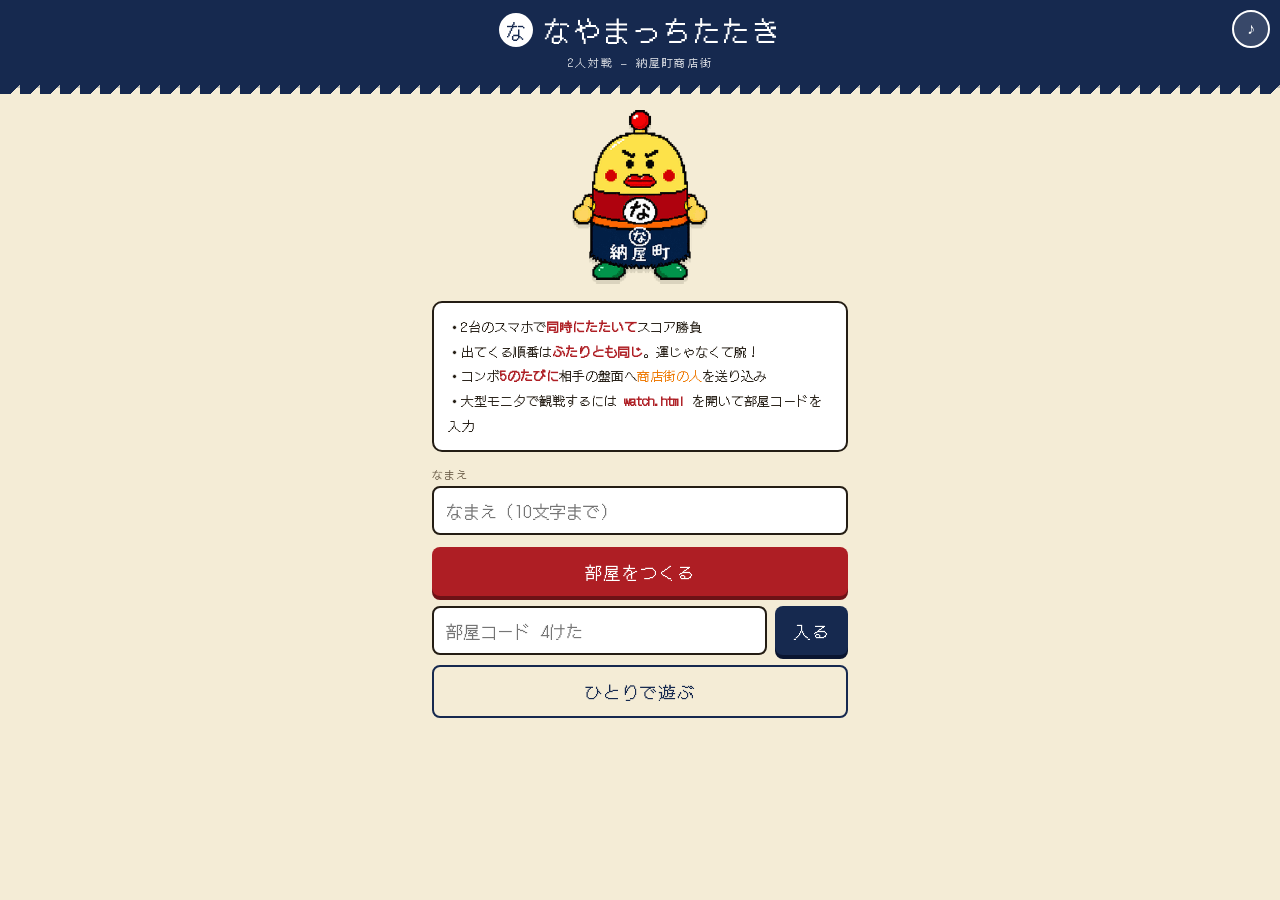
==== versus.html @ a43c80d7 "2人対戦モードと大型モニタ観戦画面を追加 - versus.html: スマホ2台でのリアルタイム対戦（部屋コード方式）   シード共有で両者同じ出現スケジュール、コンボ5ごとに相手へおじゃま送り込み" ====
<!DOCTYPE html>
<html lang="ja">
<head>
<meta charset="UTF-8">
<meta name="color-scheme" content="light">
<meta name="viewport" content="width=device-width, initial-scale=1.0, user-scalable=no">
<title>なやまっちたたき 対戦｜納屋町商店街</title>
<meta name="description" content="なやまっちたたきの2人対戦モード。スマホ2台で同時にたたいて、大型モニタで観戦！">
<meta property="og:title" content="なやまっちたたき 対戦｜納屋町商店街">
<meta property="og:description" content="2人で同時にたたいて勝負！">
<meta property="og:image" content="ogp.png">
<meta property="og:type" content="website">
<meta name="apple-mobile-web-app-capable" content="yes">
<meta name="apple-mobile-web-app-status-bar-style" content="black-translucent">
<link rel="icon" href="icons/icon-192.png">
<link rel="apple-touch-icon" href="icons/apple-touch-icon.png">
<link rel="preconnect" href="https://fonts.googleapis.com">
<link href="https://fonts.googleapis.com/css2?family=DotGothic16&display=swap" rel="stylesheet">
<link rel="stylesheet" href="style.css">
<link rel="stylesheet" href="versus.css">
</head>
<body>
<div id="bg-underlay" aria-hidden="true"></div>
<button id="mute-btn" title="音を切り替え">♪</button>
<header>
  <div class="noren">
    <div class="na-mark">な</div>
    <h1>なやまっちたたき</h1>
  </div>
  <div class="tagline">2人対戦 — 納屋町商店街</div>
</header>

<main>
  <!-- 入口 -->
  <section id="scr-entry" class="screen active">
    <div class="title-hero" id="title-naya"></div>
    <div class="rules">
      ・2台のスマホで<b>同時にたたいて</b>スコア勝負<br>
      ・出てくる順番は<b>ふたりとも同じ</b>。運じゃなくて腕！<br>
      ・コンボ<b>5のたびに</b>相手の盤面へ<span class="fever-word">商店街の人</span>を送り込み<br>
      ・大型モニタで観戦するには <b>watch.html</b> を開いて部屋コードを入力
    </div>
    <label class="field">
      <span>なまえ</span>
      <input id="name-input" maxlength="10" placeholder="なまえ（10文字まで）">
    </label>
    <div class="stack">
      <button class="btn" id="btn-create">部屋をつくる</button>
      <div class="join-row">
        <input id="code-input" inputmode="numeric" pattern="[0-9]*" maxlength="4" placeholder="部屋コード 4けた">
        <button class="btn sub" id="btn-join">入る</button>
      </div>
      <a class="btn ghost linkbtn" href="index.html">ひとりで遊ぶ</a>
    </div>
    <div class="footnote" id="entry-note"></div>
  </section>

  <!-- 部屋 -->
  <section id="scr-room" class="screen">
    <div class="room-card">
      <div class="label">部屋コード</div>
      <div class="room-code" id="room-code">0000</div>
      <div class="room-hint">相手のスマホで <b>versus.html</b> を開いてこのコードを入力</div>
      <div class="room-hint">観戦用（大型モニタ）：<span class="mono" id="watch-url"></span></div>
    </div>
    <div class="members-panel">
      <div class="label">参加者</div>
      <ul class="members" id="members"></ul>
    </div>
    <div class="stack">
      <button class="btn" id="btn-start" disabled>対戦スタート</button>
      <div class="waiting-note" id="waiting-note">相手の参加を待っています…</div>
      <button class="btn ghost" id="btn-leave">部屋を出る</button>
    </div>
    <div class="footnote" id="room-note"></div>
  </section>

  <!-- ゲーム -->
  <section id="scr-game" class="screen">
    <div class="vs-strip">
      <div class="vs-me"><span class="nm" id="vs-me-name">じぶん</span></div>
      <div class="vs-bar"><div class="vs-fill" id="vs-fill"></div></div>
      <div class="vs-op"><span class="nm" id="vs-op-name">あいて</span><span class="sc" id="vs-op-score">0</span></div>
    </div>
    <div class="hud">
      <div class="box" id="hud-score"><div class="label">スコア</div><div class="val">0</div></div>
      <div class="box" id="hud-combo"><div class="label">コンボ</div><div class="val">0</div></div>
      <div class="box" id="hud-time"><div class="label">のこり</div><div class="val">60</div></div>
    </div>
    <div id="fever-bar"><div id="fever-fill"></div></div>
    <div id="board"></div>
    <div class="toast" id="toast"></div>
  </section>

  <!-- 結果 -->
  <section id="scr-result" class="screen">
    <div class="result-card">
      <div class="verdict" id="verdict">WIN</div>
      <div class="vs-scores">
        <div class="col"><div class="who" id="rs-me-name">じぶん</div><div class="big" id="rs-me">0</div><div class="meta" id="rs-me-meta"></div></div>
        <div class="vsmark">vs</div>
        <div class="col"><div class="who" id="rs-op-name">あいて</div><div class="big op" id="rs-op">0</div><div class="meta" id="rs-op-meta"></div></div>
      </div>
    </div>
    <div class="stack">
      <button class="btn" id="btn-again">もう一回</button>
      <div class="waiting-note" id="again-note"></div>
      <button class="btn ghost" id="btn-leave2">部屋を出る</button>
    </div>
  </section>
</main>

<div id="countdown"></div>

<script src="shared.js"></script>
<script src="net.js"></script>
<script src="versus.js"></script>
</body>
</html>
---- style.css ----
:root{
    --yellow:#f7dd4a; --crimson:#ae1e24; --orange:#ee7800;
    --navy:#16294f; --green:#0f8a4c; --beige:#d1b077;
    --paper:#f4ecd6; --ink:#241d14; --soil:#6b4a2a; --soil-dark:#4a3119;
  }
  *{margin:0;padding:0;box-sizing:border-box;-webkit-tap-highlight-color:transparent}
  html,body{height:100%}
  html{background:var(--paper) !important}
  body{
    font-family:'DotGothic16',sans-serif; background:var(--paper) !important; color:var(--ink);
    display:flex; flex-direction:column; align-items:center;
    touch-action:manipulation; user-select:none; -webkit-user-select:none;
    background-image:radial-gradient(rgba(107,74,42,.06) 1px, transparent 1px);
    background-size:14px 14px;
    overflow-x:hidden;
  }
  #bg-underlay{
    position:fixed; inset:0; z-index:-1; pointer-events:none;
    background:var(--paper);
    background-image:radial-gradient(rgba(107,74,42,.06) 1px, transparent 1px);
    background-size:14px 14px;
  }
  /* ---- 暖簾ヘッダー ---- */
  header{
    width:100%; background:var(--navy); color:#fff;
    padding:10px 12px 14px; text-align:center; position:relative;
    box-shadow:0 4px 0 rgba(22,41,79,.25);
  }
  header::after{
    content:""; position:absolute; left:0; right:0; bottom:-10px; height:10px;
    background:linear-gradient(-45deg, transparent 7px, var(--navy) 0) 0 0/20px 100% repeat-x;
  }
  .noren{display:flex; align-items:center; justify-content:center; gap:10px}
  .na-mark{
    width:34px; height:34px; border-radius:50%; background:#fff; color:var(--navy);
    display:flex; align-items:center; justify-content:center; font-size:20px; flex:none;
  }
  h1{font-size:clamp(20px,6vw,28px); letter-spacing:.06em; font-weight:400}
  .tagline{font-size:11px; opacity:.85; margin-top:4px; letter-spacing:.15em}

  main{width:min(440px,100%); padding:16px 12px 32px; flex:1}
  .screen{display:none}
  .screen.active{display:block}

  /* ---- 共通ボタン ---- */
  .btn{
    font-family:inherit; font-size:17px; padding:12px 20px; width:100%;
    background:var(--crimson); color:#fff; border:none; border-radius:8px;
    box-shadow:0 4px 0 #6d1216; cursor:pointer; letter-spacing:.08em;
  }
  .btn:active{transform:translateY(3px); box-shadow:0 1px 0 #6d1216}
  .btn:disabled{pointer-events:none; opacity:.45}
  .btn.sub{background:var(--navy); box-shadow:0 4px 0 #0a1530}
  .btn.sub:active{box-shadow:0 1px 0 #0a1530}
  .btn.ghost{background:transparent; color:var(--navy); box-shadow:none; border:2px solid var(--navy)}
  .linkbtn{display:block; text-align:center; text-decoration:none}

  /* ---- タイトル ---- */
  .title-hero{text-align:center; margin:10px 0 16px}
  .title-hero img{height:170px; width:auto; filter:drop-shadow(0 4px 0 rgba(36,29,20,.12));
    animation:kSway 1.6s ease-in-out infinite; transform-origin:50% 96%}
  .rules{
    background:#fff; border:2px solid var(--ink); border-radius:10px;
    padding:12px 14px; font-size:13px; line-height:1.9; margin-bottom:14px;
  }
  .rules b{color:var(--crimson)}
  .rules .fever-word{color:var(--orange)}
  .stack{display:flex; flex-direction:column; gap:10px}

  /* ---- ゲーム ---- */
  .hud{
    display:flex; justify-content:space-between; align-items:flex-end;
    margin-bottom:10px; gap:8px;
  }
  .hud .box{background:#fff; border:2px solid var(--ink); border-radius:8px; padding:5px 10px; text-align:center; flex:1}
  .hud .label{font-size:10px; letter-spacing:.1em; color:#6a5c48}
  .hud .val{font-size:22px; line-height:1.1}
  #hud-time.hurry .val{color:var(--crimson)}
  #hud-combo .val{color:var(--orange)}

  #fever-bar{height:8px; border-radius:4px; background:#e2d6b8; margin-bottom:10px; overflow:hidden; visibility:hidden}
  #fever-bar.on{visibility:visible}
  #fever-fill{height:100%; width:100%; background:linear-gradient(90deg,var(--orange),var(--yellow)); transition:width .1s linear}

  #board{
    display:grid; grid-template-columns:repeat(3,1fr); gap:8px;
    background:linear-gradient(#7fae57,#5c8f3f 26%, var(--soil) 26%);
    border:3px solid var(--ink); border-radius:14px; padding:26px 10px 14px;
  }
  body.fever #board{box-shadow:0 0 0 4px var(--yellow), 0 0 24px rgba(238,120,0,.5)}
  .hole{position:relative; aspect-ratio:1/1.05; cursor:pointer}
  .cellimg{
    position:absolute; inset:0; width:100%; height:100%;
    object-fit:contain; object-position:center bottom;
    pointer-events:none; -webkit-user-select:none;
  }
  .cellimg.jump{animation:cellPop .15s ease-out}
  @keyframes cellPop{0%{transform:translateY(4%) scaleY(.94)}100%{transform:none}}
  @media (prefers-reduced-motion: reduce){ .cellimg{animation:none !important} }

  .pop{
    position:absolute; left:50%; top:12%; transform:translateX(-50%);
    font-size:16px; color:var(--crimson); pointer-events:none;
    animation:rise .7s ease-out forwards; white-space:nowrap; z-index:5;
    text-shadow:1px 1px 0 #fff;
  }
  .pop.good{color:var(--green)}
  .pop.fever-pop{color:var(--orange); font-size:15px}
  @keyframes rise{from{opacity:1; margin-top:0} to{opacity:0; margin-top:-30px}}

  .bubble{
    position:absolute; left:50%; bottom:96%; transform:translateX(-50%);
    background:#fff; border:2px solid var(--ink); border-radius:8px;
    padding:4px 8px; font-size:11px; white-space:nowrap; z-index:6;
    animation:fadeout 1.2s ease forwards; pointer-events:none;
  }
  .bubble::after{
    content:""; position:absolute; left:50%; bottom:-7px; transform:translateX(-50%);
    border:6px solid transparent; border-top-color:var(--ink); border-bottom:0;
  }
  @keyframes fadeout{0%,70%{opacity:1} 100%{opacity:0}}

  #countdown{
    position:fixed; inset:0; display:none; align-items:center; justify-content:center;
    font-size:80px; color:var(--navy); z-index:20; pointer-events:none;
    text-shadow:3px 3px 0 #fff;
  }

  /* ---- 結果・ランキング ---- */
  .result-card{
    background:#fff; border:3px solid var(--ink); border-radius:12px;
    padding:16px; text-align:center; margin-bottom:14px;
  }
  .result-card .big{font-size:44px; color:var(--crimson); line-height:1.2}
  .result-card .meta{font-size:12px; color:#6a5c48; margin-top:6px}
  .register-row{display:flex; gap:8px; margin-top:12px}
  .register-row input{
    flex:1; font-family:inherit; font-size:16px; padding:10px;
    border:2px solid var(--ink); border-radius:8px; min-width:0;
  }
  .register-row .btn{width:auto; padding:10px 16px; font-size:15px}
  .registered-note{font-size:12px; color:var(--green); margin-top:10px}

  .board-panel{background:#fff; border:2px solid var(--ink); border-radius:12px; overflow:hidden; margin-bottom:14px}
  .board-tabs{display:flex}
  .board-tabs button{
    flex:1; font-family:inherit; font-size:14px; padding:10px; border:none;
    background:#e8dfc6; color:#6a5c48; cursor:pointer; letter-spacing:.08em;
  }
  .board-tabs button.on{background:var(--navy); color:#fff}
  .board-list{list-style:none; padding:10px 14px; min-height:120px}
  .board-list li{
    display:flex; align-items:baseline; gap:10px; padding:6px 2px;
    border-bottom:1px dashed #d6c9a6; font-size:15px;
  }
  .board-list li:last-child{border-bottom:none}
  .board-list .rank{width:2.4em; color:#6a5c48; font-size:13px}
  .board-list li.top1 .rank{color:var(--orange)}
  .board-list .nm{flex:1; overflow:hidden; text-overflow:ellipsis; white-space:nowrap}
  .board-list .sc{font-size:17px}
  .board-list .empty{border:none; justify-content:center; color:#9a8a6c; font-size:13px; padding:24px 0}
  .board-caption{font-size:11px; color:#6a5c48; text-align:center; padding:0 0 10px}

  .footnote{font-size:10px; color:#9a8a6c; text-align:center; margin-top:8px; line-height:1.8}
  #mute-btn{
    position:fixed; right:10px; top:10px; z-index:30; width:38px; height:38px;
    border-radius:50%; border:2px solid #fff; background:rgba(255,255,255,.15);
    color:#fff; font-size:16px; cursor:pointer;
  }
---- versus.css ----
/* ---- 対戦（プレイヤー側）追加スタイル ---- */
  .field{display:block; margin-bottom:12px}
  .field span{display:block; font-size:11px; color:#6a5c48; letter-spacing:.1em; margin-bottom:4px}
  .field input, .join-row input{
    width:100%; font-family:inherit; font-size:17px; padding:10px 12px;
    border:2px solid var(--ink); border-radius:8px; background:#fff; min-width:0;
  }
  .join-row{display:flex; gap:8px}
  .join-row .btn{width:auto; padding:12px 18px; white-space:nowrap}
  .linkbtn{display:block; text-align:center; text-decoration:none}

  .room-card{
    background:#fff; border:3px solid var(--ink); border-radius:12px;
    padding:14px 16px 12px; text-align:center; margin-bottom:12px;
  }
  .room-card .label, .members-panel .label{font-size:11px; letter-spacing:.15em; color:#6a5c48}
  .room-code{font-size:64px; line-height:1.1; color:var(--crimson); letter-spacing:.12em; margin:2px 0 6px}
  .room-hint{font-size:11px; color:#6a5c48; line-height:1.8}
  .room-hint b{color:var(--navy)}
  .mono{font-family:monospace; font-size:11px; word-break:break-all; color:var(--navy)}
  .members-panel{background:#fff; border:2px solid var(--ink); border-radius:12px; padding:10px 14px; margin-bottom:12px}
  .members{list-style:none; margin-top:6px}
  .members li{display:flex; align-items:center; gap:8px; padding:6px 0; border-bottom:1px dashed #d6c9a6; font-size:15px}
  .members li:last-child{border-bottom:none}
  .members li .tag{font-size:10px; padding:2px 6px; border-radius:4px; background:var(--navy); color:#fff; letter-spacing:.1em}
  .members li .tag.watch{background:var(--green)}
  .members li .tag.me{background:var(--orange)}
  .members li.empty{color:#9a8a6c; font-size:13px; justify-content:center; padding:10px 0}
  .waiting-note{font-size:12px; color:#6a5c48; text-align:center; line-height:1.8; min-height:1.8em}

  .vs-strip{
    display:flex; align-items:center; gap:8px; margin-bottom:8px;
    background:#fff; border:2px solid var(--ink); border-radius:8px; padding:6px 10px; font-size:12px;
  }
  .vs-strip .nm{overflow:hidden; text-overflow:ellipsis; white-space:nowrap; max-width:7em; display:inline-block; vertical-align:bottom}
  .vs-op{display:flex; align-items:baseline; gap:6px; color:var(--navy)}
  .vs-op .sc{font-size:16px}
  .vs-bar{flex:1; height:10px; background:#e2d6b8; border-radius:5px; overflow:hidden; position:relative}
  .vs-bar::after{content:""; position:absolute; left:50%; top:0; bottom:0; width:2px; background:rgba(36,29,20,.35)}
  .vs-fill{height:100%; width:50%; background:linear-gradient(90deg,var(--navy),var(--crimson)); transition:width .3s ease}

  .toast{
    position:fixed; left:50%; top:46%; transform:translate(-50%,-50%) scale(.9);
    background:var(--navy); color:#fff; padding:10px 16px; border-radius:10px;
    font-size:15px; letter-spacing:.06em; opacity:0; pointer-events:none; z-index:15;
    transition:opacity .15s, transform .15s; white-space:nowrap; box-shadow:0 4px 0 rgba(0,0,0,.25);
  }
  .toast.show{opacity:1; transform:translate(-50%,-50%) scale(1)}
  .toast.bad{background:var(--crimson)}
  .toast.good{background:var(--green)}
  .hole.trap .cellimg{filter:drop-shadow(0 0 6px var(--crimson))}

  .verdict{font-size:48px; line-height:1.1; letter-spacing:.1em; color:var(--crimson)}
  .verdict.lose{color:var(--navy)}
  .verdict.draw{color:var(--green)}
  .vs-scores{display:flex; align-items:center; justify-content:center; gap:10px; margin-top:8px}
  .vs-scores .col{flex:1}
  .vs-scores .who{font-size:12px; color:#6a5c48; overflow:hidden; text-overflow:ellipsis; white-space:nowrap}
  .vs-scores .big{font-size:40px}
  .vs-scores .big.op{color:var(--navy)}
  .vs-scores .vsmark{font-size:14px; color:#9a8a6c}
  .result-card .meta{font-size:11px}
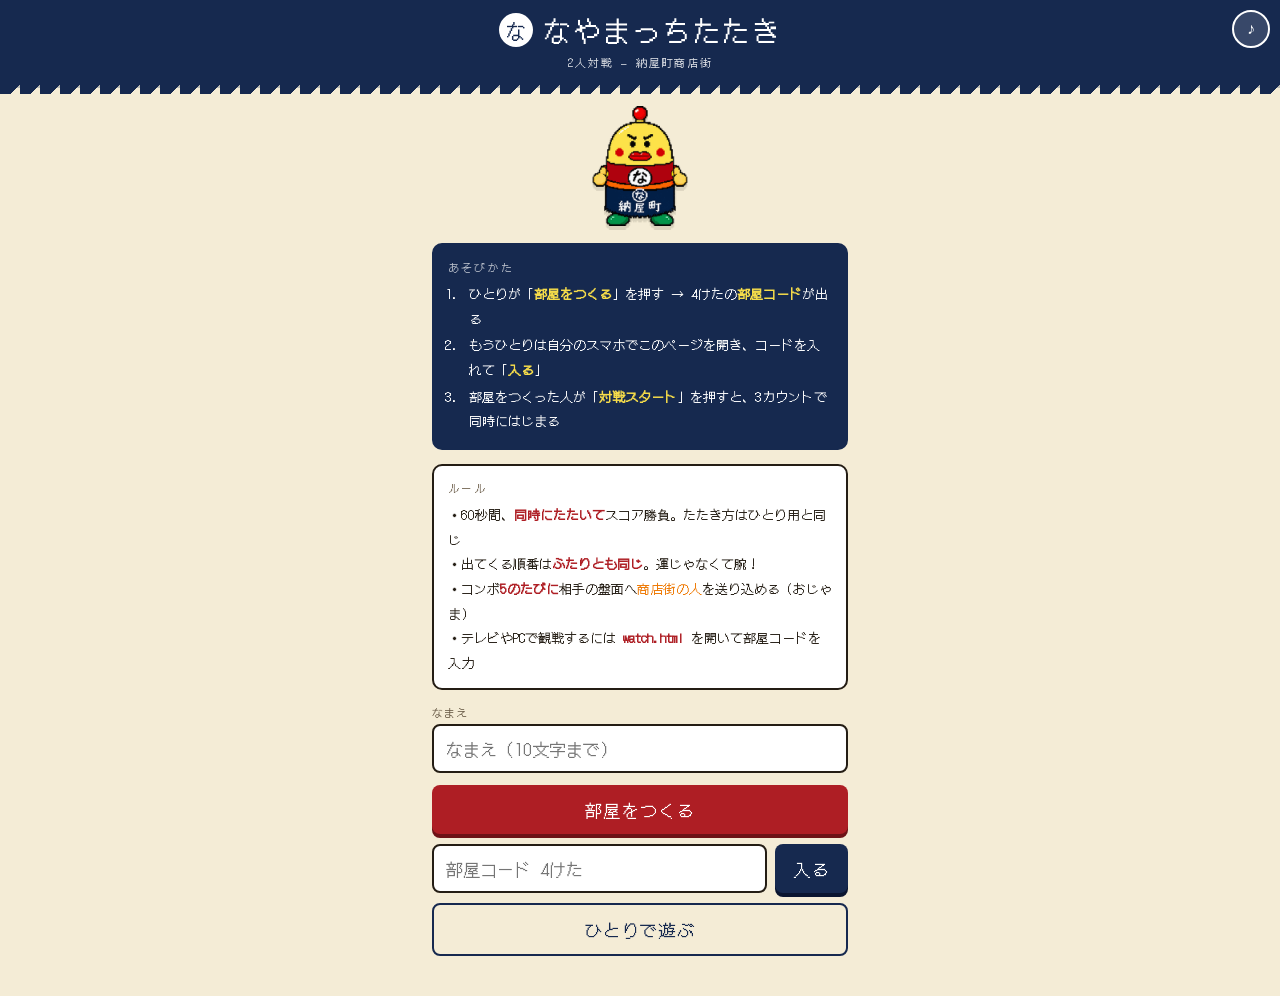
==== commit ec122621: "対戦モードの遊び方説明を追加 - トップの「2人で対戦する」ボタン下に一言説明 - 対戦ページに「あそびかた」3ステップ（部屋をつくる→コードで入る→スタート）を追加し、   ルール欄と分離  Co-" ====
--- a/versus.html
+++ b/versus.html
@@ -34,11 +34,20 @@
   <!-- 入口 -->
   <section id="scr-entry" class="screen active">
     <div class="title-hero" id="title-naya"></div>
+    <div class="rules howto">
+      <div class="rules-title">あそびかた</div>
+      <ol>
+        <li>ひとりが「<b>部屋をつくる</b>」を押す → 4けたの<b>部屋コード</b>が出る</li>
+        <li>もうひとりは自分のスマホでこのページを開き、コードを入れて「<b>入る</b>」</li>
+        <li>部屋をつくった人が「<b>対戦スタート</b>」を押すと、3カウントで同時にはじまる</li>
+      </ol>
+    </div>
     <div class="rules">
-      ・2台のスマホで<b>同時にたたいて</b>スコア勝負<br>
+      <div class="rules-title">ルール</div>
+      ・60秒間、<b>同時にたたいて</b>スコア勝負。たたき方はひとり用と同じ<br>
       ・出てくる順番は<b>ふたりとも同じ</b>。運じゃなくて腕！<br>
-      ・コンボ<b>5のたびに</b>相手の盤面へ<span class="fever-word">商店街の人</span>を送り込み<br>
-      ・大型モニタで観戦するには <b>watch.html</b> を開いて部屋コードを入力
+      ・コンボ<b>5のたびに</b>相手の盤面へ<span class="fever-word">商店街の人</span>を送り込める（おじゃま）<br>
+      ・テレビやPCで観戦するには <b>watch.html</b> を開いて部屋コードを入力
     </div>
     <label class="field">
       <span>なまえ</span>
--- a/style.css
+++ b/style.css
@@ -54,6 +54,7 @@
   .btn.sub:active{box-shadow:0 1px 0 #0a1530}
   .btn.ghost{background:transparent; color:var(--navy); box-shadow:none; border:2px solid var(--navy)}
   .linkbtn{display:block; text-align:center; text-decoration:none}
+  .btn-note{font-size:11px; color:#6a5c48; text-align:center; line-height:1.8; margin-top:-4px}
 
   /* ---- タイトル ---- */
   .title-hero{text-align:center; margin:10px 0 16px}
--- a/versus.css
+++ b/versus.css
@@ -1,4 +1,12 @@
   /* ---- 対戦（プレイヤー側）追加スタイル ---- */
+  .title-hero img{height:120px}
+  .title-hero{margin:6px 0 12px}
+  .rules-title{font-size:11px; letter-spacing:.2em; color:#6a5c48; margin-bottom:4px}
+  .rules.howto{background:var(--navy); color:#fff; border-color:var(--navy)}
+  .rules.howto b{color:var(--yellow)}
+  .rules.howto .rules-title{color:rgba(255,255,255,.7)}
+  .rules.howto ol{padding-left:1.4em; margin:0}
+  .rules.howto li{padding-left:.2em; margin-bottom:2px}
   .field{display:block; margin-bottom:12px}
   .field span{display:block; font-size:11px; color:#6a5c48; letter-spacing:.1em; margin-bottom:4px}
   .field input, .join-row input{
